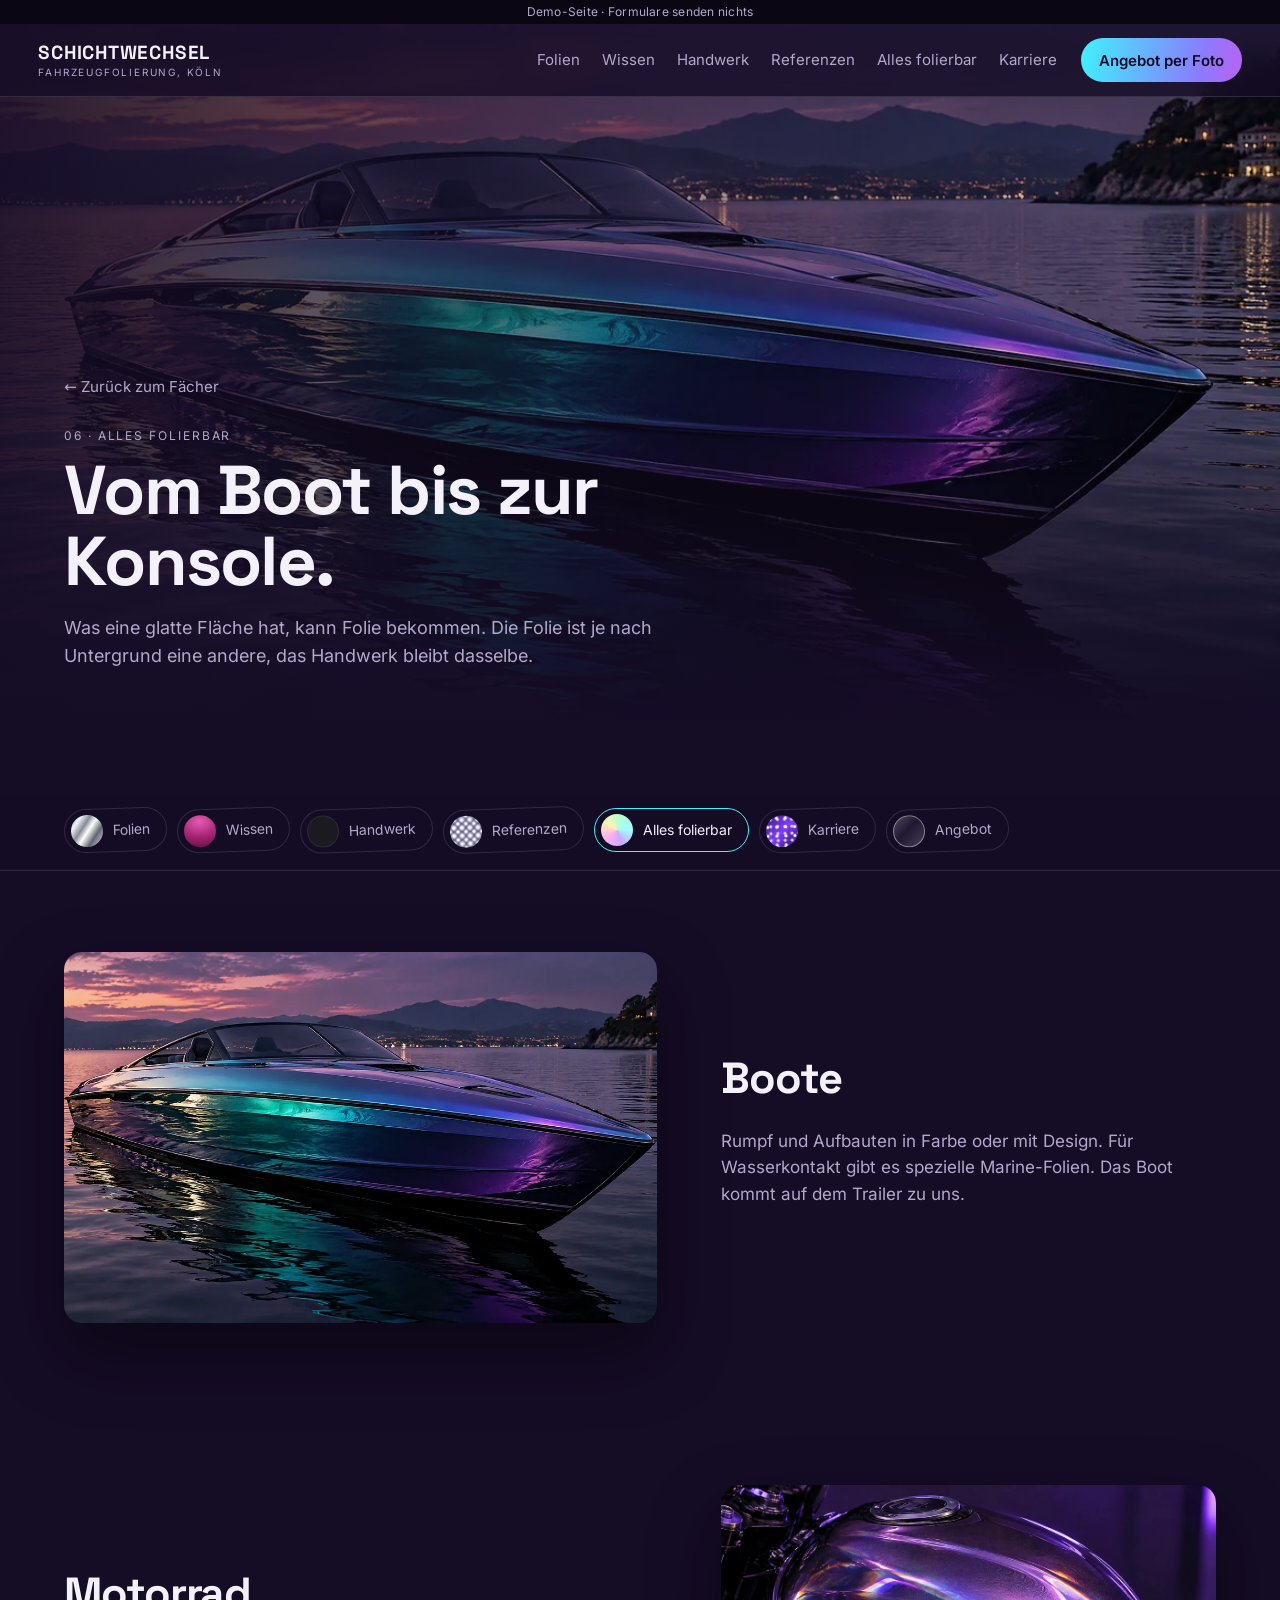
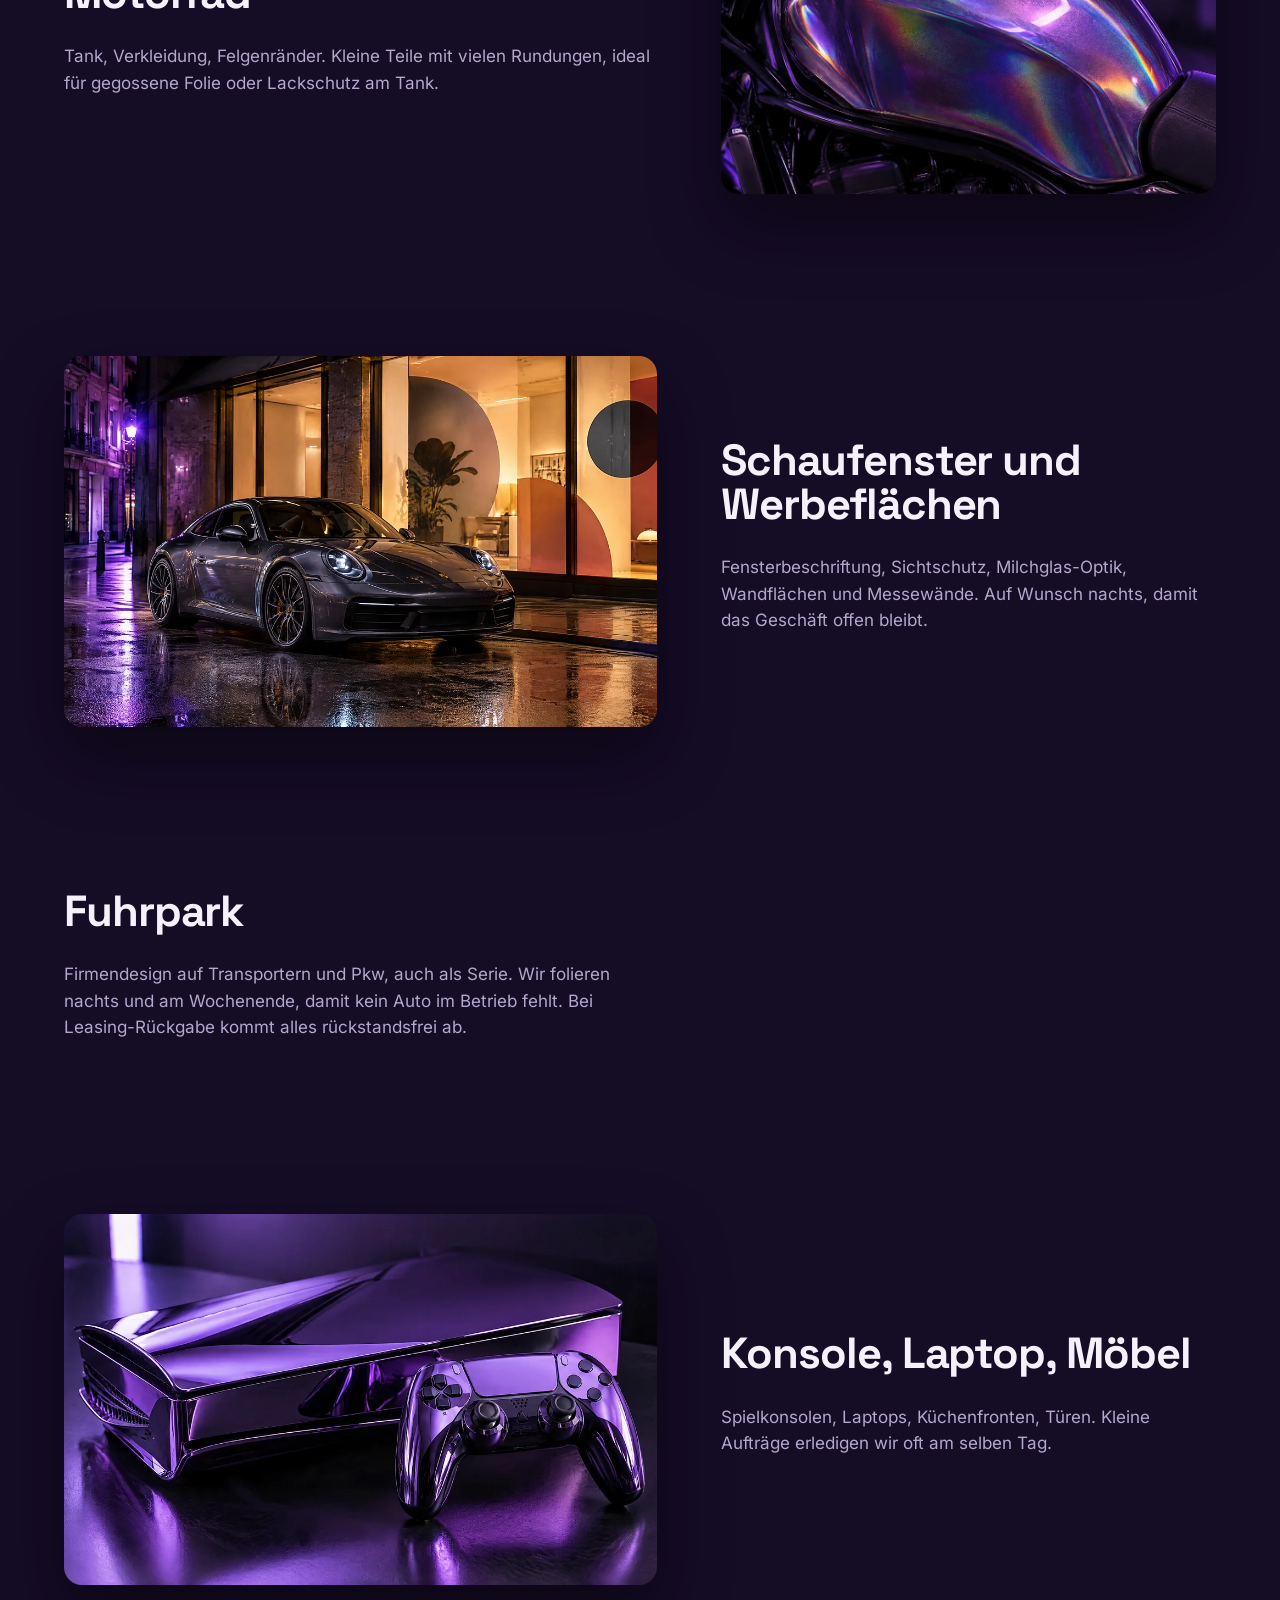
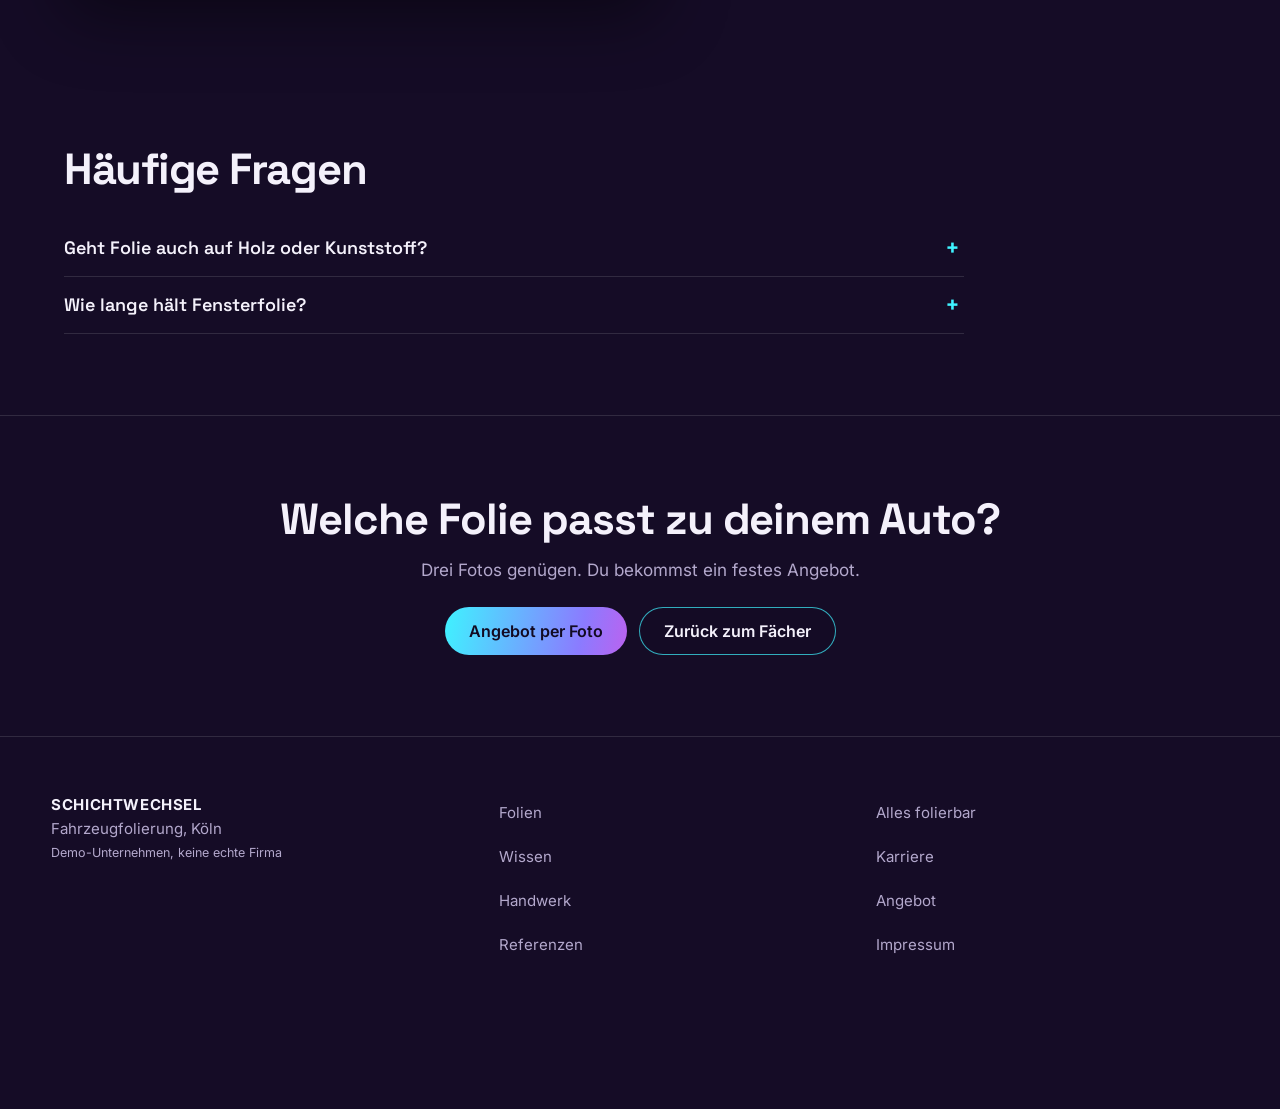
==== site/alles-folierbar.html @ b02879c0 "SCHICHTWECHSEL: Neubau Musterfächer – Seite, Unterseiten, Bilder (kostenlos, nachgeschärft) Co-Autho" ====
<!doctype html>
<html lang="de">
<head>
<meta charset="utf-8">
<meta name="viewport" content="width=device-width,initial-scale=1,viewport-fit=cover">
<title>Alles folierbar – SCHICHTWECHSEL Fahrzeugfolierung Köln</title>
<meta name="description" content="Boote, Motorräder, Schaufenster, Werbeflächen, Fuhrpark, Konsolen und Möbel.">
<meta name="theme-color" content="#150c26">
<link rel="preload" href="assets/fonts/grotesk.woff2" as="font" type="font/woff2" crossorigin>
<link rel="stylesheet" href="assets/css/style.css">
</head>
<body class="sub">
<div class="demo" id="demo">Demo-Seite<span class="for"></span> · Formulare senden nichts</div>
<header class="nav solid" id="nav">
  <a class="logo" href="index.html" aria-label="SCHICHTWECHSEL Startseite"><b>SCHICHTWECHSEL</b><small>Fahrzeugfolierung, Köln</small></a>
  <nav class="links" id="links" aria-label="Unterseiten">
    <a href="folien.html">Folien</a>
    <a href="wissen.html">Wissen</a>
    <a href="handwerk.html">Handwerk</a>
    <a href="referenzen.html">Referenzen</a>
    <a href="alles-folierbar.html">Alles folierbar</a>
    <a href="karriere.html">Karriere</a>
  </nav>
  <a class="btn btn-s holo-b" href="angebot.html">Angebot per Foto</a>
  <button class="burger" id="burger" aria-label="Menü öffnen" aria-expanded="false"><span></span><span></span></button>
</header>
<main class="sub-main">
<section class="sub-hero">
  <div class="sh-img"><img src="assets/img/a1.webp" alt="Sportboot in Color-Shift-Chrom"></div>
  <div class="sh-copy">
    <a class="back" href="index.html#alles">← Zurück zum Fächer</a>
    <small class="kick">06 · Alles folierbar</small>
    <h1>Vom Boot bis zur Konsole.</h1>
    <p class="lead">Was eine glatte Fläche hat, kann Folie bekommen. Die Folie ist je nach Untergrund eine andere, das Handwerk bleibt dasselbe.</p>
  </div>
</section>
<nav class="sub-fan" aria-label="Musterfächer"><a href="folien.html"><i class="sw sw-chrom"></i><span>Folien</span></a><a href="wissen.html"><i class="sw sw-satin"></i><span>Wissen</span></a><a href="handwerk.html"><i class="sw sw-matt"></i><span>Handwerk</span></a><a href="referenzen.html"><i class="sw sw-strass"></i><span>Referenzen</span></a><a href="alles-folierbar.html" class="on" aria-current="page"><i class="sw sw-holo"></i><span>Alles folierbar</span></a><a href="karriere.html"><i class="sw sw-glitter"></i><span>Karriere</span></a><a href="angebot.html"><i class="sw sw-klar"></i><span>Angebot</span></a></nav>
<section class="sub-split">
  <div class="ss-img"><img src="assets/img/a1.webp" alt="Sportboot" loading="lazy"></div>
  <div class="ss-copy"><h2>Boote</h2><p id='boote'>Rumpf und Aufbauten in Farbe oder mit Design. Für Wasserkontakt gibt es spezielle Marine-Folien. Das Boot kommt auf dem Trailer zu uns.</p></div>
</section>
<section class="sub-split rev">
  <div class="ss-img"><img src="assets/img/a2.webp" alt="Motorradtank in Holo-Folie" loading="lazy"></div>
  <div class="ss-copy"><h2>Motorrad</h2><p id='motorrad'>Tank, Verkleidung, Felgenränder. Kleine Teile mit vielen Rundungen, ideal für gegossene Folie oder Lackschutz am Tank.</p></div>
</section>
<section class="sub-split">
  <div class="ss-img"><img src="assets/img/a3.webp" alt="Schaufenster mit Fensterfolie" loading="lazy"></div>
  <div class="ss-copy"><h2>Schaufenster und Werbeflächen</h2><p id='schaufenster'>Fensterbeschriftung, Sichtschutz, Milchglas-Optik, Wandflächen und Messewände. Auf Wunsch nachts, damit das Geschäft offen bleibt.</p></div>
</section>
<section class="sub-split rev">
  <div class="ss-img"><img src="assets/img/f1.webp" alt="Transporter wird mit Firmendesign foliert" loading="lazy"></div>
  <div class="ss-copy"><h2>Fuhrpark</h2><p id='fuhrpark'>Firmendesign auf Transportern und Pkw, auch als Serie. Wir folieren nachts und am Wochenende, damit kein Auto im Betrieb fehlt. Bei Leasing-Rückgabe kommt alles rückstandsfrei ab.</p></div>
</section>
<section class="sub-split">
  <div class="ss-img"><img src="assets/img/a4.webp" alt="Spielkonsole in Chromfolie" loading="lazy"></div>
  <div class="ss-copy"><h2>Konsole, Laptop, Möbel</h2><p id='konsole'>Spielkonsolen, Laptops, Küchenfronten, Türen. Kleine Aufträge erledigen wir oft am selben Tag.</p></div>
</section>
<section class="sub-faq"><h2>Häufige Fragen</h2><details><summary>Geht Folie auch auf Holz oder Kunststoff?</summary><p>Auf glatten, versiegelten Flächen ja. Rohes Holz und weiche Kunststoffe müssen vorbehandelt werden.</p></details><details><summary>Wie lange hält Fensterfolie?</summary><p>Innen viele Jahre, außen je nach Folie und Sonne kürzer. Wir beraten passend zum Fenster.</p></details></section>
<section class="sub-cta">
  <h2>Welche Folie passt zu deinem Auto?</h2>
  <p>Drei Fotos genügen. Du bekommst ein festes Angebot.</p>
  <div class="row"><a class="btn holo-b" href="angebot.html">Angebot per Foto</a><a class="btn btn-o" href="index.html#alles">Zurück zum Fächer</a></div>
</section>
</main>
<footer class="foot">
  <div><b>SCHICHTWECHSEL</b><br>Fahrzeugfolierung, Köln<br><small>Demo-Unternehmen, keine echte Firma</small></div>
  <div><a href="folien.html">Folien</a><a href="wissen.html">Wissen</a><a href="handwerk.html">Handwerk</a><a href="referenzen.html">Referenzen</a></div>
  <div><a href="alles-folierbar.html">Alles folierbar</a><a href="karriere.html">Karriere</a><a href="angebot.html">Angebot</a><a href="impressum.html">Impressum</a></div>
</footer>
<script src="assets/js/sub.js"></script>
</body>
</html>
---- site/assets/css/style.css ----
@font-face{font-family:G;src:url(../fonts/grotesk.woff2) format("woff2");font-weight:300 800;font-display:swap}
@font-face{font-family:I;src:url(../fonts/inter.woff2) format("woff2");font-weight:300 800;font-display:swap}
:root{
  --bg:#150c26;--bg2:#1d1233;--bg3:#0d0718;--fg:#f4f1fb;--mu:#b3a8cc;--line:rgba(255,255,255,.12);
  --or:#3ff2ff;--or2:#ff3fd8;--on-or:#150c26;--or-rgb:63,242,255;--or2-rgb:255,63,216;--bg-rgb:21,12,38;
  --holo:linear-gradient(100deg,#3ff2ff 0%,#8b7bff 38%,#ff3fd8 70%,#ffd36b 100%);
  --ease:cubic-bezier(.2,.7,.1,1);
  --mx:.5;--my:.5;
}
*{box-sizing:border-box;margin:0;padding:0}
html{-webkit-text-size-adjust:100%}
body{background:var(--bg);color:var(--fg);font:400 17px/1.55 I,system-ui,sans-serif;overflow-x:hidden}
img{display:block;max-width:100%}
a{color:inherit}
button{font:inherit;color:inherit;background:none;border:0;cursor:pointer}
h1,h2,h3{font-family:G,I,sans-serif;font-weight:700;letter-spacing:-.025em;line-height:1.02}
h2{font-size:clamp(34px,4.6vw,72px)}
.ln{display:block}
:focus-visible{outline:2px solid var(--or);outline-offset:3px}

/* Demo-Hinweis + Kopfzeile */
.demo{position:fixed;top:0;left:0;right:0;z-index:60;height:24px;font-size:12px;line-height:24px;text-align:center;background:#0b0614;color:var(--mu);letter-spacing:.02em}
.nav{position:fixed;top:24px;left:0;right:0;z-index:55;display:flex;align-items:center;gap:24px;padding:14px clamp(16px,3vw,44px);transition:background .3s}
.nav.solid{background:rgba(var(--bg-rgb),.78);backdrop-filter:blur(14px);-webkit-backdrop-filter:blur(14px);border-bottom:1px solid var(--line)}
.logo{display:flex;flex-direction:column;text-decoration:none;line-height:1}
.logo b{font:800 19px/1 G,sans-serif;letter-spacing:.04em}
.logo small{font-size:10px;letter-spacing:.18em;text-transform:uppercase;color:var(--mu);margin-top:5px}
.links{display:flex;gap:22px;margin-left:auto}
.links a{text-decoration:none;font-size:15px;color:var(--mu);transition:color .2s}
.links a:hover{color:var(--fg)}
.btn{display:inline-flex;align-items:center;justify-content:center;gap:10px;min-height:48px;padding:0 24px;border-radius:999px;font:600 16px/1 I,sans-serif;text-decoration:none;white-space:nowrap}
.btn-s{min-height:44px;padding:0 18px;font-size:15px}
.holo-b{background:var(--holo);background-size:200% 100%;color:#120a22;transition:background-position .6s var(--ease)}
.holo-b:hover{background-position:100% 0}
.btn-o{border:1.5px solid rgba(var(--or-rgb),.7);color:var(--fg);background:rgba(var(--bg-rgb),.4)}
.btn-o:hover{background:rgba(var(--or-rgb),.12)}
.burger{display:none;width:44px;height:44px;position:relative}
.burger span{position:absolute;left:11px;right:11px;height:2px;background:var(--fg);transition:transform .3s}
.burger span:first-child{top:17px}.burger span:last-child{top:25px}
.nav.open .burger span:first-child{transform:translateY(4px) rotate(45deg)}
.nav.open .burger span:last-child{transform:translateY(-4px) rotate(-45deg)}
.more{display:inline-block;margin-top:18px;font-size:15px;color:var(--fg);text-decoration:none;border-bottom:1px solid rgba(var(--or-rgb),.6);padding:10px 0 4px}
.more::after{content:" →"}
.more:hover{border-color:var(--or2)}

/* Materialien (Muster) */
.sw{display:block;border-radius:50%}
.sw-shift{background:linear-gradient(calc(100deg + var(--mx)*80deg),#1bd3c9,#6f3cff 40%,#c23cff 62%,#e6b34a)}
.sw-chrom{background:linear-gradient(calc(95deg + var(--mx)*60deg),#565a66,#f6f7fb 20%,#868b96 38%,#ffffff 52%,#61666f 72%,#dfe3ea)}
.sw-satin{background:radial-gradient(120% 90% at calc(var(--mx)*100%) 20%,#e65bb2,#a2236f 55%,#5c0f3d)}
.sw-matt{background:#1c1a21;box-shadow:inset 0 0 0 1px rgba(255,255,255,.08)}
.sw-glitter{background:radial-gradient(circle at 20% 30%,#fff 0 1px,transparent 2px) 0 0/9px 9px,radial-gradient(circle at 70% 60%,#e7c8ff 0 1px,transparent 2px) 0 0/7px 7px,linear-gradient(135deg,#3a1a6e,#7d3cff 50%,#2b1250)}
.sw-carbon{background:repeating-linear-gradient(45deg,#2a2a2e 0 3px,#151517 3px 6px),#1a1a1c;background-blend-mode:normal}
.sw-blue{background:linear-gradient(calc(95deg + var(--mx)*60deg),#0b2a7a,#7fb2ff 22%,#123a9e 42%,#cfe2ff 55%,#0c2c86 75%,#5c8de6)}
.sw-pearl{background:linear-gradient(calc(110deg + var(--mx)*60deg),#f3f1f6,#e4f6ff 30%,#fbe7f7 55%,#fffbe8 80%,#eef0f6)}
.sw-holo{background:conic-gradient(from calc(var(--mx)*180deg),#9ffcff,#c9a8ff,#ffb3ec,#fff3b0,#b0ffd5,#9ffcff)}
.sw-strass{background:radial-gradient(circle,#fff 0 18%,#d8d0ff 30%,transparent 62%) 0 0/8px 8px,radial-gradient(circle,#fff 0 14%,transparent 50%) 4px 4px/8px 8px,#6b6880}
.sw-klar{background:linear-gradient(135deg,rgba(255,255,255,.28),rgba(255,255,255,.05) 45%,rgba(255,255,255,.22));box-shadow:inset 0 0 0 1px rgba(255,255,255,.4)}

/* Der Musterfächer */
.fan{position:fixed;left:0;bottom:0;z-index:40;width:1px;height:1px;--s:1;--a:0;pointer-events:none}
.fan-blades{position:absolute;left:0;bottom:0;width:0;height:0;transform:translate(var(--px,7vw),calc(-1 * var(--py,9vh))) scale(var(--s));transform-origin:0 0;transition:transform .7s var(--ease)}
.blade{position:absolute;left:0;top:0;width:var(--L);height:calc(var(--L) * .14);margin-top:calc(var(--L) * -.07);transform-origin:calc(var(--L) * .07) 50%;transform:rotate(var(--r,0deg)) translateX(var(--lift,0px));border-radius:calc(var(--L) * .07) calc(var(--L) * .03) calc(var(--L) * .03) calc(var(--L) * .07);pointer-events:auto;cursor:pointer;box-shadow:0 10px 30px rgba(0,0,0,.45),inset 0 1px 0 rgba(255,255,255,.25);overflow:hidden;transition:transform .55s var(--ease),filter .4s}
.blade .sw{position:absolute;inset:0;border-radius:0}
.blade::after{content:"";position:absolute;inset:0;background:linear-gradient(calc(90deg + var(--mx)*40deg),transparent 30%,rgba(255,255,255,.35) 48%,transparent 62%);mix-blend-mode:screen;opacity:.65;transform:translateX(calc((var(--mx) - .5)*40%))}
.blade span{position:absolute;right:5%;top:50%;transform:translateY(-50%);font:700 calc(var(--L) * .03)/1 G,sans-serif;letter-spacing:.02em;color:rgba(255,255,255,.92);text-shadow:0 1px 4px rgba(0,0,0,.6);white-space:nowrap;z-index:1}
.blade.light span{color:#1b1230;text-shadow:none}
.blade.act{filter:brightness(1.12)}
.rivet{position:absolute;left:var(--px,7vw);bottom:var(--py,9vh);width:calc(var(--L) * .05 * var(--s));height:calc(var(--L) * .05 * var(--s));margin:calc(var(--L) * -.025 * var(--s)) 0 0 calc(var(--L) * -.025 * var(--s));transform:translate(calc(var(--L) * .07 * var(--s) - 50%),50%);border-radius:50%;background:radial-gradient(circle at 35% 30%,#fff,#9b98a8 40%,#2c2a33 75%);box-shadow:0 2px 6px rgba(0,0,0,.6);z-index:120;transition:all .7s var(--ease)}
.fan-label{position:absolute;left:calc(var(--px,7vw) + var(--L) * 1.04 * var(--s));bottom:calc(var(--py,9vh) - 10px);opacity:0;transform:translateY(8px);transition:opacity .4s,transform .4s;pointer-events:none;white-space:nowrap}
.fan-label small{display:block;font-size:11px;letter-spacing:.16em;text-transform:uppercase;color:var(--mu)}
.fan-label b{display:block;font:700 20px/1.2 G,sans-serif}
.fan-label i{font-style:normal;font-size:13px;color:var(--mu)}
.fan.compact .fan-label{opacity:1;transform:none}
.fan.open{width:100vw;height:100vh;pointer-events:auto;background:rgba(var(--bg-rgb),.9);backdrop-filter:blur(10px)}

/* 01 + 02 Held */
.duo{position:relative;height:330vh}
.anchor{position:absolute;top:0}
.anchor.a2{top:52%}
.stage{position:sticky;top:0;height:100vh;height:100svh;overflow:hidden}
.car{position:absolute;inset:0;z-index:0}
.cv{position:absolute;inset:0;width:100%;height:100%;object-fit:cover;object-position:62% 55%;clip-path:inset(0 0 0 100%)}
.cv.on{clip-path:inset(0 0 0 0)}
.cv.base{clip-path:none}
.sweep{position:absolute;top:-10%;bottom:-10%;width:18vw;left:calc(var(--sx,-30) * 1%);background:linear-gradient(90deg,transparent,rgba(255,255,255,.0) 30%,rgba(210,240,255,.55) 50%,rgba(255,255,255,0) 70%,transparent);mix-blend-mode:screen;filter:blur(6px);opacity:var(--so,0);pointer-events:none}
.shade{position:absolute;inset:0;background:linear-gradient(90deg,rgba(var(--bg-rgb),.85) 0%,rgba(var(--bg-rgb),.35) 38%,rgba(var(--bg-rgb),0) 60%),linear-gradient(0deg,rgba(var(--bg-rgb),.75),transparent 35%)}
.hero-copy{position:absolute;left:clamp(16px,4vw,64px);top:clamp(120px,19vh,210px);max-width:min(560px,46vw)}
.hero-copy h1{font-size:clamp(44px,5.6vw,92px)}
.hero-copy h1 .ln{opacity:0;transform:translateY(30px);animation:up .9s var(--ease) forwards}
.hero-copy h1 .ln:nth-child(2){animation-delay:.12s}.hero-copy h1 .ln:nth-child(3){animation-delay:.24s}
@keyframes up{to{opacity:1;transform:none}}
.prog{display:flex;align-items:center;gap:12px;margin:28px 0 22px;font-size:13px;color:var(--mu)}
.prog i{position:relative;flex:0 0 160px;height:2px;background:rgba(255,255,255,.18)}
.prog b{position:absolute;left:0;top:0;bottom:0;width:calc(var(--p,0) * 100%);background:var(--holo)}
.hero-copy .lead{color:var(--mu);max-width:420px;opacity:0;animation:up .9s .4s var(--ease) forwards}
.folie-copy{position:absolute;left:clamp(16px,4vw,64px);top:clamp(110px,17vh,200px);max-width:440px;opacity:0;transform:translateY(24px);pointer-events:none;transition:opacity .5s,transform .5s var(--ease)}
.folie-copy.on{opacity:1;transform:none;pointer-events:auto}
.kick{display:block;font-size:12px;letter-spacing:.16em;text-transform:uppercase;color:var(--mu);margin-bottom:10px}
.folie-copy h2{font-size:clamp(40px,4.6vw,76px)}
.folie-copy p{color:var(--mu);margin:14px 0 22px;line-height:1.45}
.finishes{display:flex;flex-wrap:wrap;gap:10px}
.finishes button{display:flex;align-items:center;gap:8px;min-height:44px;padding:0 14px 0 6px;border-radius:999px;border:1px solid var(--line);background:rgba(var(--bg-rgb),.55);font-size:14px;transition:border-color .2s}
.finishes button .sw{width:32px;height:32px}
.finishes button.on{border-color:var(--or);box-shadow:0 0 0 1px var(--or) inset}

/* 03 Wissen */
.wissen{position:relative;height:260vh;background:radial-gradient(70% 60% at 60% 45%,#2a1752,var(--bg) 70%)}
.wissen .stage{display:grid;grid-template-columns:minmax(260px,.9fr) 1.15fr minmax(280px,.85fr);gap:clamp(16px,3vw,48px);align-items:center;padding:96px clamp(16px,4vw,64px) 28px}
.w-copy{padding-bottom:130px}
.w-copy h2{font-size:clamp(32px,3.4vw,54px);margin-bottom:26px}
.w-tabs{display:flex;flex-direction:column;align-items:flex-start;gap:2px;border-left:2px solid var(--line)}
.w-tabs button{min-height:44px;padding:0 16px;color:var(--mu);font-size:16px;margin-left:-2px;border-left:2px solid transparent}
.w-tabs button[aria-selected=true]{color:var(--fg);border-color:var(--or)}
.w-text{margin-top:18px;color:var(--mu);max-width:380px;min-height:5.5em}
.layers{position:relative;height:min(58vh,500px);perspective:1200px;transform-style:preserve-3d}
.l1{z-index:4}.l2{z-index:3}.l3{z-index:2}.l4{z-index:1}
.lay{position:absolute;left:8%;right:8%;top:50%;height:44%;margin-top:-22%;border-radius:10px;transform:rotateX(58deg) rotateZ(-24deg) translateZ(calc(var(--z,0) * 1px));transform-style:preserve-3d;transition:transform .2s linear}
.lay span{position:absolute;left:104%;top:50%;transform:rotateZ(24deg) rotateX(-58deg);transform-origin:0 50%;font-size:13px;white-space:nowrap;color:var(--fg)}
.lay span small{display:block;color:var(--mu);font-size:12px}
.lay span::before{content:"";position:absolute;right:100%;top:.7em;width:40px;height:1px;background:rgba(255,255,255,.4);margin-right:8px}
.l1{background:linear-gradient(120deg,rgba(255,255,255,.35),rgba(255,255,255,.05) 40%,rgba(255,255,255,.25));box-shadow:inset 0 0 0 1px rgba(255,255,255,.5)}
.l2{background:linear-gradient(100deg,#1bd3c9,#6f3cff 40%,#c23cff 62%,#e6b34a)}
.l3{background:repeating-linear-gradient(45deg,rgba(255,255,255,.16) 0 1px,transparent 1px 9px),repeating-linear-gradient(-45deg,rgba(255,255,255,.16) 0 1px,transparent 1px 9px),#3a2c55}
.l4{background:linear-gradient(rgba(120,110,150,.35) 1px,transparent 1px) 0 0/16px 16px,linear-gradient(90deg,rgba(120,110,150,.35) 1px,transparent 1px) 0 0/16px 16px,#efeaf6}
.chart h3,.calc h3{font-size:18px;font-weight:600;letter-spacing:0;margin-bottom:18px}
.bars{display:flex;align-items:flex-end;gap:18px;height:clamp(140px,22vh,220px);border-bottom:1px solid var(--line)}
.bar{flex:1;display:flex;flex-direction:column;align-items:center;justify-content:flex-end;height:100%}
.bar i{display:block;width:100%;height:calc(var(--v) * var(--g,0) * 78%);background:var(--holo);border-radius:4px 4px 0 0;transition:height 1.2s var(--ease)}
.bar.b2 i{background:linear-gradient(#8b7bff,#4b3a86)}
.bar.b3 i{background:linear-gradient(rgba(255,255,255,.55),rgba(255,255,255,.12));box-shadow:inset 0 0 0 1px rgba(255,255,255,.5)}
.bar b{font:700 22px/1.1 G,sans-serif;margin-bottom:8px;text-align:center}
.bar span{position:absolute;transform:translateY(28px);font-size:13px;color:var(--mu);text-align:center}
.bar{position:relative}
.note{margin-top:38px;font-size:12px;color:var(--mu);line-height:1.4}
/* Rechner als eigene Karte unter dem Diagramm */
.wissen .chart{display:flex;flex-direction:column}
.calc{display:grid;grid-template-columns:1fr 1fr;gap:8px 10px;margin-top:16px;padding:16px;border:1px solid var(--line);border-radius:14px;background:rgba(255,255,255,.03)}
.calc h3,.calc output,.calc small{grid-column:1/-1}.calc h3{margin-bottom:4px}
.calc label{display:flex;flex-direction:column;gap:4px;font-size:13px;color:var(--mu)}
.calc select{min-height:44px;border-radius:10px;border:1px solid var(--line);background:var(--bg3);color:var(--fg);font:inherit;font-size:15px;padding:0 10px}
.calc output{font-size:15px}.calc output b{font:700 34px/1 G,sans-serif;background:var(--holo);-webkit-background-clip:text;background-clip:text;color:transparent;padding:.1em 0}
.calc small{font-size:13px;color:var(--mu);line-height:1.4}
.calc h3 em{font-style:normal;background:var(--holo);-webkit-background-clip:text;background-clip:text;color:transparent}

/* 04 Handwerk */
.hand{position:relative;height:200vh}
.h-img{position:absolute;inset:0;clip-path:circle(calc(var(--rv,0) * 150%) at 62% 55%)}
.h-img img{width:100%;height:100%;object-fit:cover;object-position:65% 50%;transform:scale(calc(1.12 - var(--hp,0) * .12))}
.shade-l{position:absolute;inset:0;background:linear-gradient(90deg,rgba(var(--bg-rgb),.9),rgba(var(--bg-rgb),.4) 42%,transparent 65%)}
.h-copy{position:absolute;left:clamp(16px,4vw,64px);top:50%;transform:translateY(-50%);max-width:480px}
.h-copy p{color:var(--mu);margin:20px 0}
.h-steps{list-style:none;display:grid;grid-template-columns:repeat(3,auto);gap:8px 22px;font-size:14px;color:var(--mu)}
.h-steps b{color:var(--or);margin-right:6px;font-weight:600}

/* 05 Referenzen */
.refs{position:relative;background:var(--bg3)}
.refs .stage{position:relative;height:100vh;height:100svh}
.r-img{position:absolute;inset:0}
.r-img img{width:100%;height:100%;object-fit:cover}
.r-img::after{content:"";position:absolute;inset:0;background:linear-gradient(rgba(var(--bg-rgb),.75),transparent 30%,transparent 70%,rgba(13,7,24,.85))}
.bars-light{position:absolute;inset:0;display:flex;justify-content:space-around;pointer-events:none;z-index:1}
.bars-light i{width:3px;background:linear-gradient(transparent,rgba(196,160,255,.95),transparent);transform:scaleY(var(--bl,0));transition:transform .9s var(--ease);box-shadow:0 0 18px rgba(170,120,255,.9)}
.refs h2{position:absolute;left:0;right:0;top:clamp(96px,15vh,150px);text-align:center;padding:0 16px;z-index:2;font-size:clamp(30px,3.6vw,56px)}
.pills{position:absolute;left:0;right:0;bottom:clamp(60px,11vh,110px);height:48px;z-index:2}
.pill{position:absolute;left:var(--x);transform:translateX(-50%);display:inline-flex;align-items:center;min-height:44px;padding:0 20px;border:1px solid rgba(255,255,255,.4);border-radius:999px;background:rgba(var(--bg-rgb),.55);backdrop-filter:blur(8px);font-size:14px;text-decoration:none;white-space:nowrap;transition:background .2s,border-color .2s}
.pill:hover{border-color:var(--or);background:rgba(var(--or-rgb),.14)}
.reviews{padding:70px clamp(16px,4vw,64px) 90px}
.rv-head{display:flex;flex-wrap:wrap;gap:12px 40px;align-items:baseline;margin-bottom:26px}
.rv-head h3{font-size:clamp(26px,2.6vw,40px)}
.rv-note{color:var(--mu);font-size:14px;max-width:560px}
.rv-cards{position:relative;min-height:170px;max-width:760px}
.rv{position:absolute;inset:0;padding:24px 26px;border:1px solid var(--line);border-radius:16px;background:rgba(255,255,255,.03);opacity:0;transform:translateY(10px);transition:opacity .7s,transform .7s var(--ease)}
.rv.on{opacity:1;transform:none}
.rv .tag{display:inline-block;font-size:12px;letter-spacing:.06em;text-transform:uppercase;color:var(--or);margin-bottom:12px}
.rv p{font-size:clamp(17px,1.5vw,21px);line-height:1.45}

/* 06 Alles folierbar */
.alles{position:relative;height:230vh;background:linear-gradient(var(--bg3),var(--bg) 30%)}
.alles .stage{padding:clamp(100px,15vh,150px) clamp(16px,4vw,64px) 40px}
.alles h2{font-size:clamp(32px,3.8vw,60px);margin-bottom:clamp(24px,5vh,56px)}
.cards{position:relative;display:grid;grid-template-columns:repeat(4,1fr);gap:clamp(10px,1.6vw,24px);perspective:1400px;height:min(52vh,470px)}
.card{position:relative;display:block;border-radius:14px;overflow:hidden;text-decoration:none;transform-origin:-60% 140%;transform:rotate(calc((1 - var(--o,1)) * (-38deg - var(--i) * 9deg))) translateY(calc((1 - var(--o,1)) * 30vh)) rotateY(calc(var(--o,1) * -14deg));opacity:calc(.45 + var(--o,1) * .55);box-shadow:0 30px 60px rgba(0,0,0,.5),inset 0 0 0 1px rgba(255,255,255,.12)}
.card img{width:100%;height:100%;object-fit:cover;transition:transform .6s var(--ease)}
.card:hover img{transform:scale(1.05)}
.card span{position:absolute;left:14px;bottom:14px;right:14px;font:600 16px/1.25 G,sans-serif;text-shadow:0 2px 10px rgba(0,0,0,.7)}
.card::after{content:"";position:absolute;inset:0;background:linear-gradient(calc(90deg + var(--mx)*50deg),transparent 35%,rgba(255,255,255,.18) 50%,transparent 62%);mix-blend-mode:screen;pointer-events:none}

/* 07 Konfigurator */
.konf{position:relative;background:radial-gradient(80% 70% at 55% 55%,#28154a,var(--bg) 70%)}
.konf .stage{position:relative;height:auto;min-height:100vh;overflow:visible;display:flex;flex-direction:column;align-items:center;padding:clamp(96px,13vh,140px) clamp(16px,4vw,64px) clamp(110px,14vh,150px)}
.k-copy{align-self:flex-start;max-width:420px}
.k-copy p{color:var(--mu);margin-top:12px}
.cmp{position:relative;width:min(1200px,100%,calc(56vh * 2));aspect-ratio:16/8;margin-top:clamp(-40px,-3vh,0px);user-select:none;-webkit-user-select:none;touch-action:pan-y}
.cmp img{position:absolute;inset:0;width:100%;height:100%;object-fit:cover;object-position:50% 52%}
.c-b{position:absolute;inset:0;clip-path:inset(0 0 0 calc(var(--c,50) * 1%))}
.handle{position:absolute;top:8%;bottom:8%;left:calc(var(--c,50) * 1%);width:44px;margin-left:-22px;cursor:ew-resize;touch-action:none}
.handle::before{content:"";position:absolute;left:21px;top:0;bottom:0;width:2px;background:rgba(255,255,255,.75)}
.handle i{position:absolute;left:2px;top:50%;width:40px;height:40px;margin-top:-20px;border-radius:50%;border:2px solid #fff;background:rgba(var(--bg-rgb),.5);backdrop-filter:blur(6px)}
.handle i::before{content:"‹ ›";position:absolute;inset:0;display:grid;place-items:center;font-size:14px;letter-spacing:2px}
.c-lab{position:absolute;top:6%;font-size:13px;color:var(--mu);letter-spacing:.06em;text-transform:uppercase}
.c-lab.l{left:3%}.c-lab.r{right:3%}
.chips{display:flex;flex-wrap:wrap;justify-content:center;gap:14px;margin:12px 0 26px}
.chips button{width:56px;height:56px;border-radius:50%;padding:4px;border:2px solid transparent;transition:transform .2s,border-color .2s}
.chips button .sw{width:100%;height:100%;box-shadow:inset 0 -6px 12px rgba(0,0,0,.35),inset 0 4px 8px rgba(255,255,255,.35)}
.chips button.on{border-color:#fff;transform:translateY(-4px)}
.chips button:hover{transform:translateY(-3px)}

/* 08 Karriere */
.job{position:relative;height:200vh}
.j-img{position:absolute;inset:0}
.j-img img{width:100%;height:100%;object-fit:cover;object-position:70% 40%}
.j-copy{position:absolute;left:clamp(16px,4vw,64px);top:50%;transform:translateY(-50%);max-width:560px}
.kin{font-size:clamp(42px,5.4vw,88px)}
.kin span{display:block;opacity:0;transform:translateX(-60px);transition:opacity .6s,transform .8s var(--ease)}
.kin span.in{opacity:1;transform:none}
.j-copy p{color:var(--mu);margin:22px 0 26px;max-width:440px}
.j-cta{display:flex;flex-wrap:wrap;align-items:center;gap:8px 26px}

/* 09 Angebot */
.offer{position:relative;background:radial-gradient(60% 60% at 70% 50%,#2a1752,var(--bg) 70%)}
.offer .stage{position:relative;height:auto;min-height:100vh;overflow:visible;display:grid;grid-template-columns:1fr minmax(300px,380px);gap:clamp(24px,6vw,100px);align-items:center;padding:clamp(100px,14vh,150px) clamp(16px,6vw,120px) clamp(120px,16vh,170px)}
.o-copy h2{font-size:clamp(34px,4vw,64px)}
.o-copy>p{color:var(--mu);margin:18px 0 22px;max-width:460px}
.o-live{list-style:none;display:grid;gap:12px;max-width:460px}
.o-live li{padding:14px 16px;border:1px solid var(--line);border-radius:12px;color:var(--mu);font-size:15px}
.o-live b{display:block;color:var(--fg);font-weight:600}
.phone{position:relative;border-radius:46px;padding:46px 22px 26px;background:linear-gradient(#1f1238,#150c26);box-shadow:0 0 0 10px #0b0614,0 0 0 11px #3b2d58,0 40px 90px rgba(0,0,0,.6);display:flex;flex-direction:column;gap:14px;transform:translateY(calc((1 - var(--pp,1)) * 120px));opacity:calc(.3 + var(--pp,1) * .7)}
.ph-notch{position:absolute;top:14px;left:50%;width:96px;height:26px;margin-left:-48px;border-radius:20px;background:#0b0614}
.ph-t{font:700 22px/1.15 G,sans-serif;text-align:center}
.ph-main,.ph-send{min-height:52px;border-radius:16px;font-weight:600;font-size:16px;color:#120a22;padding:0 12px}
.ph-s{font-size:14px;color:var(--mu)}
.slots{display:grid;grid-template-columns:repeat(3,1fr);gap:10px}
.slot{position:relative;aspect-ratio:1;border:1.5px dashed rgba(255,255,255,.35);border-radius:14px;display:grid;place-items:center;text-align:center;font-size:13px;line-height:1.25;color:var(--mu);cursor:pointer;overflow:hidden;background-size:cover;background-position:center}
.slot input{position:absolute;inset:0;opacity:0;cursor:pointer}
.slot.has span{display:none}
.slot.has{border-style:solid;border-color:var(--or)}
.ph-f{display:flex;flex-direction:column;gap:4px;font-size:13px;color:var(--mu)}
.ph-f input{min-height:44px;border-radius:10px;border:1px solid var(--line);background:rgba(255,255,255,.04);color:var(--fg);font:inherit;font-size:16px;padding:0 12px}
.track{list-style:none;display:flex;justify-content:space-between;gap:6px;font-size:13px;color:var(--mu);counter-reset:t}
.track li{flex:1;text-align:center;position:relative;padding-top:24px}
.track li::before{content:"";position:absolute;top:2px;left:50%;width:16px;height:16px;margin-left:-8px;border-radius:50%;border:2px solid rgba(255,255,255,.35)}
.track li.on{color:var(--fg)}
.track li.on::before{background:var(--holo);border-color:transparent}
.ph-ok{font-size:14px;color:var(--or)}

/* Footer */
.foot{display:grid;grid-template-columns:1.2fr 1fr 1fr;gap:24px;padding:56px clamp(16px,4vw,64px) 140px;border-top:1px solid var(--line);font-size:15px;color:var(--mu)}
.foot b{color:var(--fg);letter-spacing:.04em}
.foot a{display:block;text-decoration:none;padding:8px 0;min-height:44px}
.foot a:hover{color:var(--fg)}

/* Bewerbung */
.jobdlg{margin:auto;width:min(520px,calc(100vw - 32px));border:1px solid var(--line);border-radius:22px;background:#1b1030;color:var(--fg);padding:0}
.jobdlg::backdrop{background:rgba(8,4,16,.75);backdrop-filter:blur(6px)}
.jd{position:relative;padding:30px 26px 28px}
.jd .x{position:absolute;right:10px;top:10px;width:44px;height:44px;font-size:26px}
.jd-step{font-size:13px;color:var(--mu);margin-bottom:10px}
.jd-q{display:none}.jd-q.on{display:block}
.jd-q h3{font-size:26px;margin-bottom:18px}
.opts{display:grid;gap:10px}
.opts button{min-height:52px;border:1px solid var(--line);border-radius:14px;text-align:left;padding:0 18px;font-size:16px}
.opts button:hover{border-color:var(--or)}
.jd label{display:flex;flex-direction:column;gap:4px;font-size:13px;color:var(--mu);margin-bottom:12px}
.jd input{min-height:48px;border-radius:12px;border:1px solid var(--line);background:rgba(255,255,255,.04);color:var(--fg);font:inherit;font-size:16px;padding:0 12px}
.jd p{color:var(--mu)}

/* Laptop schmal */
@media (max-width:1240px){.links{gap:16px}.links a{font-size:14px}}
@media (max-width:1100px){
  .links{display:none;position:fixed;top:24px;left:0;right:0;flex-direction:column;gap:0;padding:86px 20px 24px;background:rgba(var(--bg-rgb),.97);margin:0;z-index:-1}
  .nav.open .links{display:flex}
  .links a{font-size:20px;padding:12px 0;min-height:44px}
  .burger{display:block}
  .nav .btn-s{margin-left:auto}
  .wissen .stage{grid-template-columns:1fr 1fr;grid-template-rows:auto auto;align-content:center}
  .w-copy{grid-column:1/-1}
  .layers{height:38vh}
}

/* Handy (auch quer) */
@media (max-width:760px), (max-height:500px) and (orientation:landscape){
  body{font-size:16px}
  .nav{gap:10px;padding:10px 16px}
  .logo b{font-size:16px}
  .nav .btn-s{display:none}
  .hero-copy{top:auto;bottom:calc(64px + 30vw);max-width:none;right:16px}
  .hero-copy h1{font-size:clamp(38px,11vw,54px)}
  .hero-copy .lead{font-size:15px}
  .prog{margin:16px 0 12px}
  .cv{object-position:72% 50%}
  .shade{background:linear-gradient(0deg,rgba(var(--bg-rgb),.95) 0%,rgba(var(--bg-rgb),.6) 45%,rgba(var(--bg-rgb),.1) 70%),linear-gradient(180deg,rgba(var(--bg-rgb),.6),transparent 22%)}
  .folie-copy{top:auto;bottom:calc(60px + 28vw);right:16px;max-width:none}
  .folie-copy h2{font-size:40px}
  .folie-copy p{margin:8px 0 14px}
  .finishes{gap:8px}
  .wissen{height:auto}
  .wissen .stage{position:relative;height:auto;display:block;padding:96px 16px 120px}
  .layers{height:300px;margin:20px 0 34px}
  .lay{left:4%;right:34%}
  .lay span{font-size:13px}
  .lay span::before{width:16px}
  .chart{margin-top:10px}
  .bars{height:200px}
  .hand{height:auto}
  .hand .stage{position:relative;height:auto;min-height:100svh}
  .h-img{position:relative;height:56svh;clip-path:none}
  .hand .shade-l{display:none}
  .h-copy{position:relative;top:auto;transform:none;padding:24px 16px 110px;max-width:none}
  .h-steps{grid-template-columns:repeat(2,auto)}
  .refs .stage{height:auto}
  .r-img{position:relative;height:70svh}
  .r-img img{object-position:50% 55%}
  .refs h2{top:90px}
  .pills{position:relative;bottom:auto;height:auto;display:flex;flex-direction:column;align-items:stretch;gap:10px;padding:18px 16px 0}
  .pill{position:static;transform:none;justify-content:center}
  .rv-cards{min-height:230px}
  .alles{height:auto}
  .alles .stage{position:relative;height:auto;padding:96px 16px 120px}
  .cards{grid-template-columns:1fr 1fr;height:auto}
  .card{aspect-ratio:3/4;transform:none;opacity:1}
  .cmp{aspect-ratio:16/10;margin-top:16px}
  .chips{gap:10px}
  .chips button{width:50px;height:50px}
  .job{height:auto}
  .job .stage{position:relative;height:auto}
  .j-img{position:relative;height:60svh}
  .j-img img{object-position:78% 30%}
  .job .shade-l{display:none}
  .j-copy{position:relative;top:auto;transform:none;padding:20px 16px 120px}
  .kin{font-size:44px}
  .offer .stage{display:block;padding:96px 16px 130px}
  .phone{margin-top:34px;border-radius:38px}
  .foot{grid-template-columns:1fr;padding-bottom:150px}
}
@media (max-width:760px) and (orientation:portrait){.hero-copy .lead{display:none}}
/* Quer auf dem Handy */
@media (max-height:500px) and (orientation:landscape){
  .hero-copy{top:80px;bottom:auto;max-width:48vw;right:auto}
  .hero-copy h1{font-size:34px}
  .hero-copy .lead{display:none}
  .folie-copy{top:76px;bottom:auto;max-width:46vw;right:auto}
  .folie-copy h2{font-size:30px}.folie-copy p{display:none}
  .finishes button{min-height:44px;font-size:13px}
  .shade{background:linear-gradient(90deg,rgba(var(--bg-rgb),.9),rgba(var(--bg-rgb),.3) 55%,transparent)}
  .h-img,.r-img,.j-img{height:100svh}
}
@media (prefers-reduced-motion:reduce){*{animation:none!important;transition:none!important}.hero-copy h1 .ln,.hero-copy .lead{opacity:1;transform:none}.kin span{opacity:1;transform:none}}

/* ---------- Unterseiten ---------- */
.sub-main{padding-top:24px}
.sub-hero{position:relative;min-height:78vh;min-height:78svh;display:flex;align-items:flex-end;overflow:hidden}
.sh-img{position:absolute;inset:0}
.sh-img img{width:100%;height:100%;object-fit:cover}
.sh-img::after{content:"";position:absolute;inset:0;background:linear-gradient(90deg,rgba(var(--bg-rgb),.92),rgba(var(--bg-rgb),.45) 50%,rgba(var(--bg-rgb),.1)),linear-gradient(0deg,var(--bg),transparent 40%)}
.sh-copy{position:relative;padding:130px clamp(16px,5vw,80px) 56px;max-width:820px}
.sh-copy h1{font-size:clamp(40px,5.4vw,84px);margin:8px 0 18px}
.sh-copy .lead{color:var(--mu);font-size:clamp(17px,1.4vw,20px);max-width:620px}
.back{display:inline-flex;align-items:center;min-height:44px;margin-bottom:18px;color:var(--mu);text-decoration:none;font-size:15px}
.back:hover{color:var(--fg)}
.sub-fan{display:flex;gap:10px;overflow-x:auto;padding:14px clamp(16px,5vw,80px) 18px;scrollbar-width:none;border-bottom:1px solid var(--line);position:sticky;top:24px;z-index:30;background:rgba(var(--bg-rgb),.85);backdrop-filter:blur(12px);margin-top:68px}
.sub-fan::-webkit-scrollbar{display:none}
.sub-fan a{flex:0 0 auto;display:flex;align-items:center;gap:10px;min-height:44px;padding:0 16px 0 6px;border-radius:999px;border:1px solid var(--line);text-decoration:none;font-size:14px;color:var(--mu);transform:rotate(-2deg)}
.sub-fan a .sw{width:32px;height:32px}
.sub-fan a.on{color:var(--fg);border-color:var(--or);transform:none}
.sub-main>section{padding:clamp(56px,9vh,110px) clamp(16px,5vw,80px)}
.sub-main>section.sub-hero{padding:0}
.sub-main h2{font-size:clamp(30px,3.4vw,52px);margin-bottom:28px}
.sub-split{display:grid;grid-template-columns:1.2fr 1fr;gap:clamp(24px,5vw,80px);align-items:center;opacity:0;transform:translateY(30px);transition:opacity .8s,transform .8s var(--ease)}
.sub-split.in{opacity:1;transform:none}
.sub-split.rev .ss-img{order:2}
.ss-img{border-radius:18px;overflow:hidden;box-shadow:0 30px 70px rgba(0,0,0,.45)}
.ss-img img{width:100%;aspect-ratio:16/10;object-fit:cover}
.ss-copy p{color:var(--mu);font-size:17px;margin-bottom:12px}
.ul{list-style:none;display:grid;gap:8px;margin-top:14px}
.ul li{padding-left:18px;position:relative;color:var(--fg);font-size:15px}
.ul li::before{content:"";position:absolute;left:0;top:.55em;width:8px;height:8px;border-radius:50%;background:var(--holo)}
.sub-facts .fx{display:grid;grid-template-columns:repeat(auto-fit,minmax(200px,1fr));gap:16px}
.sub-facts .f{padding:26px 22px;border:1px solid var(--line);border-radius:16px;background:rgba(255,255,255,.03);opacity:0;transform:translateY(20px);transition:opacity .7s,transform .7s var(--ease)}
.sub-facts .f.in{opacity:1;transform:none}
.sub-facts .f b{display:block;font:700 clamp(30px,3vw,44px)/1.05 G,sans-serif;background:var(--holo);-webkit-background-clip:text;background-clip:text;color:transparent;padding:.08em 0}
.sub-facts .f span{color:var(--mu);font-size:15px}
.sub-steps ol{list-style:none;display:grid;gap:14px;max-width:900px}
.sub-steps li{display:flex;gap:20px;padding:20px 0;border-bottom:1px solid var(--line);opacity:0;transform:translateX(-20px);transition:opacity .6s,transform .6s var(--ease)}
.sub-steps li.in{opacity:1;transform:none}
.sub-steps li>b{font:700 22px/1.2 G,sans-serif;color:var(--or);min-width:44px}
.sub-steps h3{font-size:21px;letter-spacing:-.01em;margin-bottom:6px}
.sub-steps p{color:var(--mu)}
.sub-sw .swg{display:grid;grid-template-columns:repeat(auto-fill,minmax(240px,1fr));gap:16px}
.sub-sw article{padding:20px;border:1px solid var(--line);border-radius:18px;background:rgba(255,255,255,.03);opacity:0;transform:translateY(20px);transition:opacity .6s,transform .6s var(--ease)}
.sub-sw article.in{opacity:1;transform:none}
.sub-sw article .sw{width:100%;height:80px;border-radius:12px;margin-bottom:16px}
.sub-sw h3{font-size:21px;margin-bottom:8px}
.sub-sw p{color:var(--mu);font-size:15px}
.sub-table .tw{overflow-x:auto;border:1px solid var(--line);border-radius:16px}
.sub-table table{width:100%;border-collapse:collapse;min-width:560px;font-size:15px}
.sub-table th,.sub-table td{text-align:left;padding:14px 16px;border-bottom:1px solid var(--line)}
.sub-table th{color:var(--mu);font-weight:500;font-size:13px;letter-spacing:.04em;text-transform:uppercase}
.sub-table tr:last-child td{border-bottom:0}
.sub-table .note{margin-top:14px;font-size:13px;color:var(--mu)}
.sub-faq details{border-bottom:1px solid var(--line);max-width:900px}
.sub-faq summary{min-height:56px;display:flex;align-items:center;cursor:pointer;font:600 18px/1.3 G,sans-serif;list-style:none;padding:12px 30px 12px 0;position:relative}
.sub-faq summary::after{content:"+";position:absolute;right:4px;font-size:24px;color:var(--or)}
.sub-faq details[open] summary::after{content:"–"}
.sub-faq details p{color:var(--mu);padding:0 0 18px}
.sub-cta{text-align:center;border-top:1px solid var(--line)}
.sub-cta p{color:var(--mu);margin:-12px 0 24px}
.sub-cta .row{display:flex;flex-wrap:wrap;gap:12px;justify-content:center}
.sub-note p{color:var(--mu);max-width:760px;padding:18px 20px;border:1px dashed var(--line);border-radius:14px}
.sub-legal{max-width:760px;padding-top:140px!important}
.sub-legal h1{font-size:44px;margin-bottom:20px}
.sub-legal p{color:var(--mu);margin-bottom:14px}
@media (max-width:760px){
  .sub-hero{min-height:72svh}
  .sh-copy{padding:110px 16px 36px}
  .sub-fan{margin-top:0}
  .sub-split{grid-template-columns:1fr}
  .sub-split.rev .ss-img{order:0}
  .sub-steps li{gap:14px}
}
@media (max-width:760px){
  .fan::before{content:"";position:fixed;left:0;right:0;bottom:0;height:70px;background:rgba(13,7,24,.86);backdrop-filter:blur(12px);-webkit-backdrop-filter:blur(12px);border-top:1px solid var(--line);opacity:0;transition:opacity .4s;pointer-events:none}
  .fan.compact::before{opacity:1}
  .fan.open::before{opacity:0}
  .fan.compact{pointer-events:auto}
  .calc{grid-template-columns:1fr}
  .chips{gap:8px}.chips button{width:44px;height:44px;padding:3px}
  .reviews,.foot{padding-bottom:110px}
}
.fan.compact .fan-label{pointer-events:auto;cursor:pointer;min-height:44px;padding:6px 0}
.fan.open .fan-label{opacity:0;pointer-events:none}

/* Handy-Feinschliff: Lesbarkeit + Tipp-Flächen */
.fan-hit{display:none}
@media (max-width:760px), (max-height:500px) and (orientation:landscape){
  .logo{min-height:44px;justify-content:center}
  .logo small{display:none}
  .kick,.fan-label small,.prog span,.slot,.c-lab,.lay span,.lay span small,.bar span,.rv .tag,.calc small,.calc label,.foot small,.ph-f,.track{font-size:14px}
  .more{min-height:44px;display:inline-flex;align-items:center}
  .h-copy,.j-copy{left:auto}
  .fan.compact .blade{pointer-events:none}
  .fan.compact .fan-hit{display:block;position:fixed;left:0;right:0;bottom:0;height:70px;z-index:130;pointer-events:auto;background:transparent;border:0}
  .fan.open .fan-hit{display:none}
}
@media (max-width:760px), (max-height:500px) and (orientation:landscape){
  .fan:not(.open) .blade span{display:none}
  .fan.open .blade span{font-size:max(14px,calc(var(--L) * .03))}
  .note,.jd-step{font-size:14px}
}

/* Wissen: Platz für Beschriftungen, Rechner schmal */
@media (min-width:1101px){
  .wissen .stage{grid-template-columns:minmax(240px,.8fr) 1.25fr minmax(300px,.85fr)}
  .lay{left:2%;right:34%}
}
.calc label{min-width:0}
.calc select{width:100%;min-width:0}
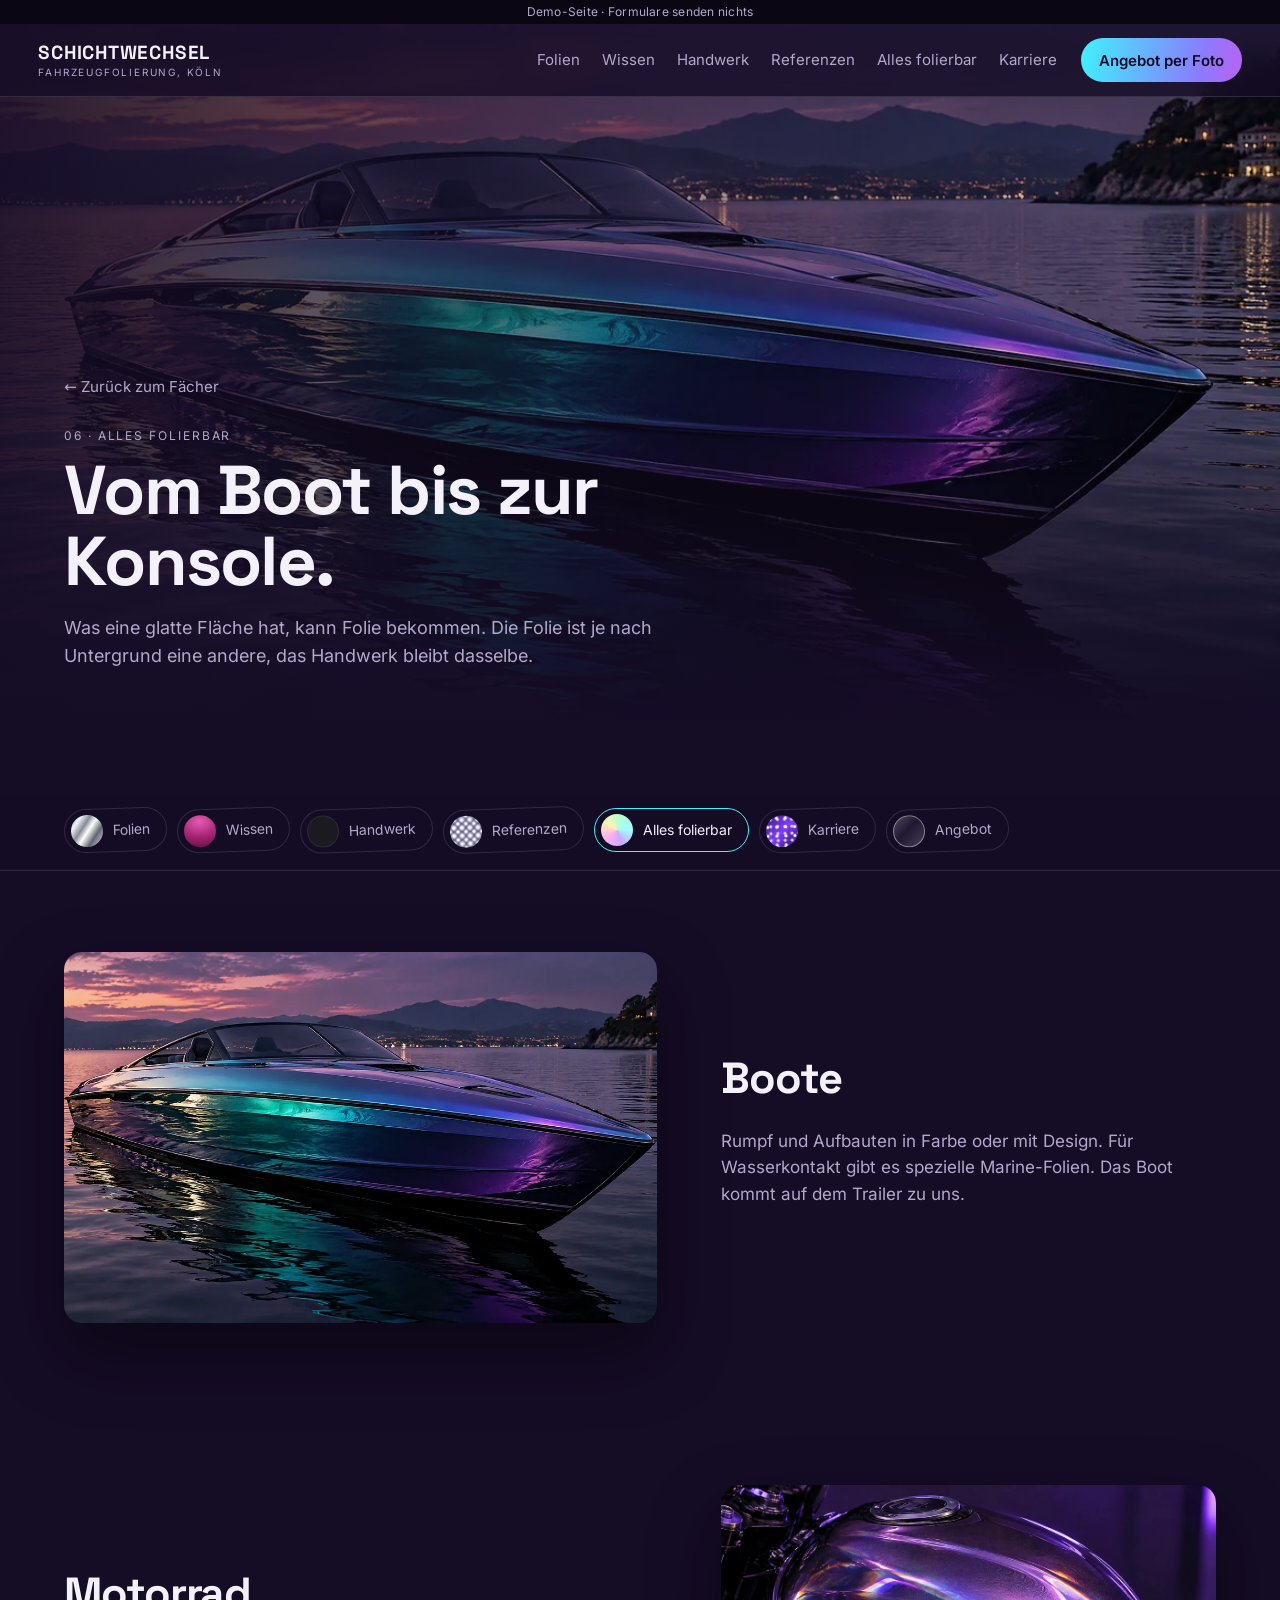
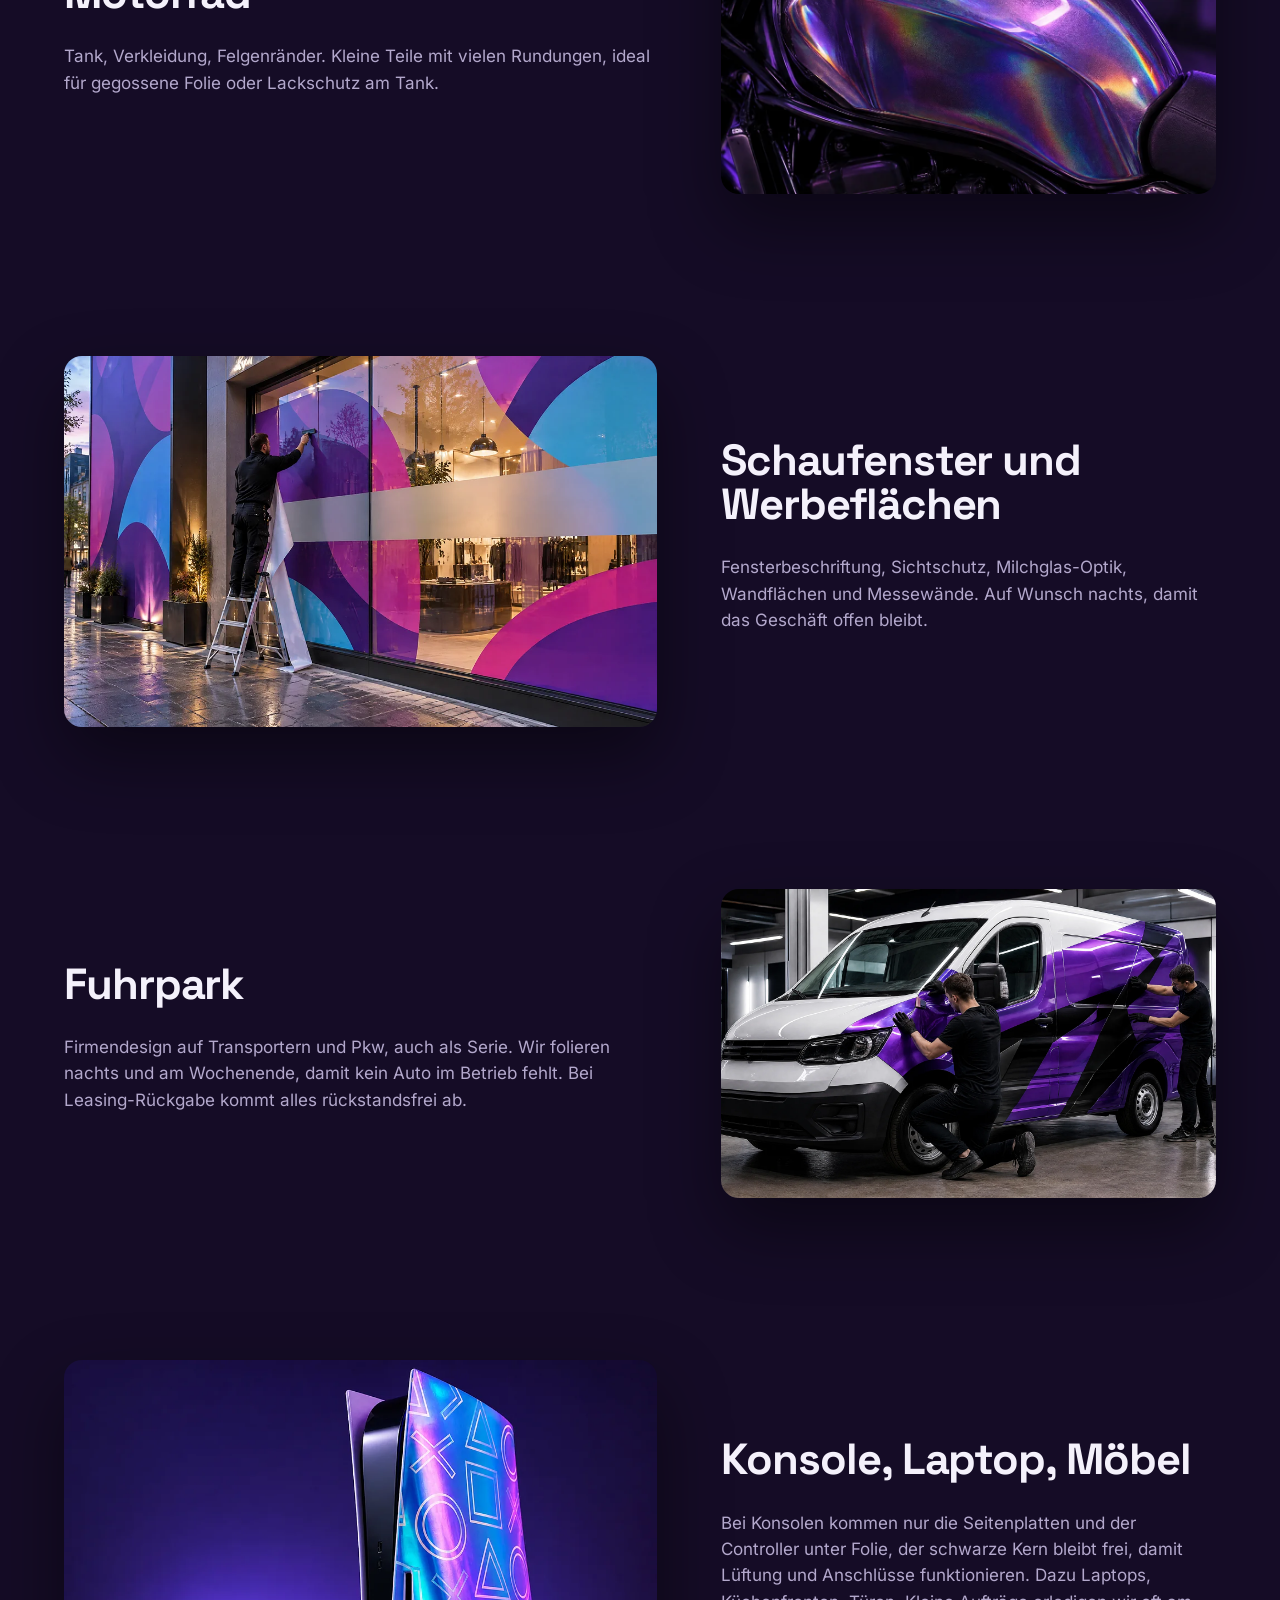
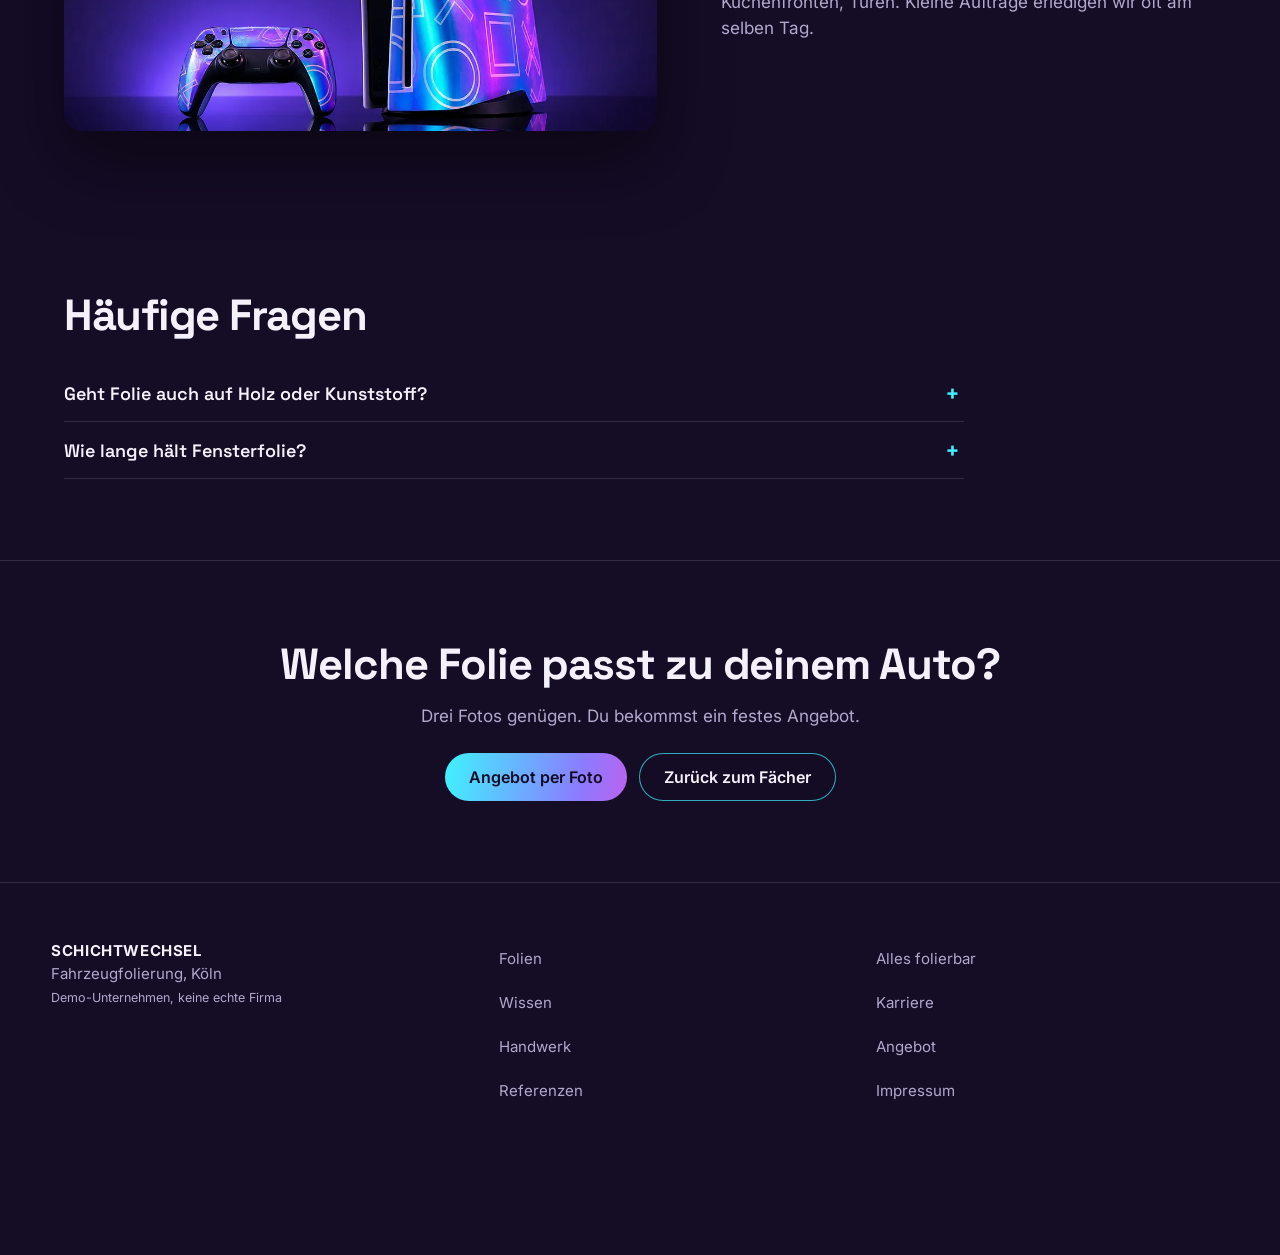
==== commit 37839f7d: "SCHICHTWECHSEL: PS5 mit Skin nur auf den Seitenplatten + Controller (Eugen) Co-Authored-By: Claude O" ====
--- a/site/alles-folierbar.html
+++ b/site/alles-folierbar.html
@@ -52,8 +52,8 @@
   <div class="ss-copy"><h2>Fuhrpark</h2><p id='fuhrpark'>Firmendesign auf Transportern und Pkw, auch als Serie. Wir folieren nachts und am Wochenende, damit kein Auto im Betrieb fehlt. Bei Leasing-Rückgabe kommt alles rückstandsfrei ab.</p></div>
 </section>
 <section class="sub-split">
-  <div class="ss-img"><img src="assets/img/a4.webp" alt="Spielkonsole in Chromfolie" loading="lazy"></div>
-  <div class="ss-copy"><h2>Konsole, Laptop, Möbel</h2><p id='konsole'>Spielkonsolen, Laptops, Küchenfronten, Türen. Kleine Aufträge erledigen wir oft am selben Tag.</p></div>
+  <div class="ss-img"><img src="assets/img/a4.webp" alt="Spielkonsole mit Holo-Skin und Controller" loading="lazy"></div>
+  <div class="ss-copy"><h2>Konsole, Laptop, Möbel</h2><p id='konsole'>Bei Konsolen kommen nur die Seitenplatten und der Controller unter Folie, der schwarze Kern bleibt frei, damit Lüftung und Anschlüsse funktionieren. Dazu Laptops, Küchenfronten, Türen. Kleine Aufträge erledigen wir oft am selben Tag.</p></div>
 </section>
 <section class="sub-faq"><h2>Häufige Fragen</h2><details><summary>Geht Folie auch auf Holz oder Kunststoff?</summary><p>Auf glatten, versiegelten Flächen ja. Rohes Holz und weiche Kunststoffe müssen vorbehandelt werden.</p></details><details><summary>Wie lange hält Fensterfolie?</summary><p>Innen viele Jahre, außen je nach Folie und Sonne kürzer. Wir beraten passend zum Fenster.</p></details></section>
 <section class="sub-cta">
--- a/site/assets/css/style.css
+++ b/site/assets/css/style.css
@@ -341,7 +341,7 @@
   .hero-copy .lead{display:none}
   .folie-copy{top:76px;bottom:auto;max-width:46vw;right:auto}
   .folie-copy h2{font-size:30px}.folie-copy p{display:none}
-  .finishes button{min-height:44px;font-size:13px}
+  .finishes button{min-height:44px;font-size:14px}
   .shade{background:linear-gradient(90deg,rgba(var(--bg-rgb),.9),rgba(var(--bg-rgb),.3) 55%,transparent)}
   .h-img,.r-img,.j-img{height:100svh}
 }
@@ -455,3 +455,5 @@
 }
 .calc label{min-width:0}
 .calc select{width:100%;min-width:0}
+
+.sub-split.noimg{grid-template-columns:1fr;max-width:760px}
